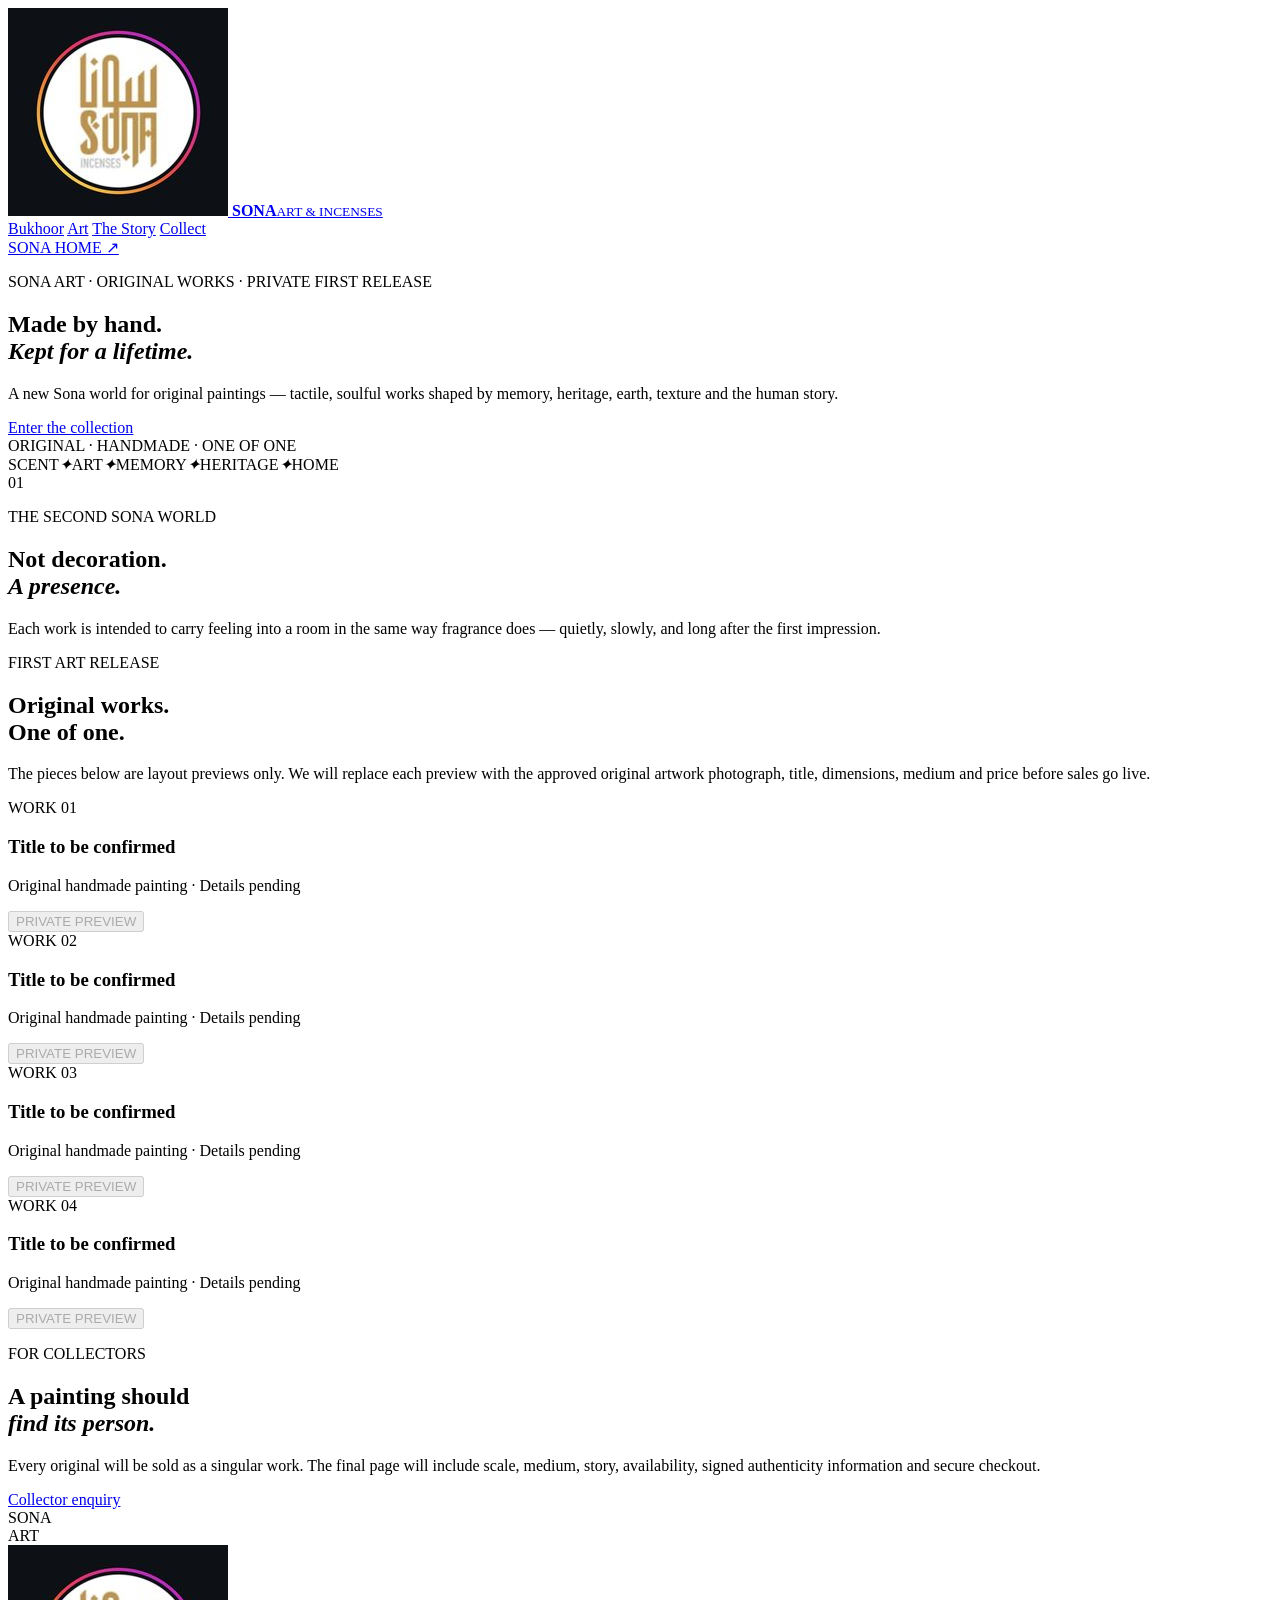
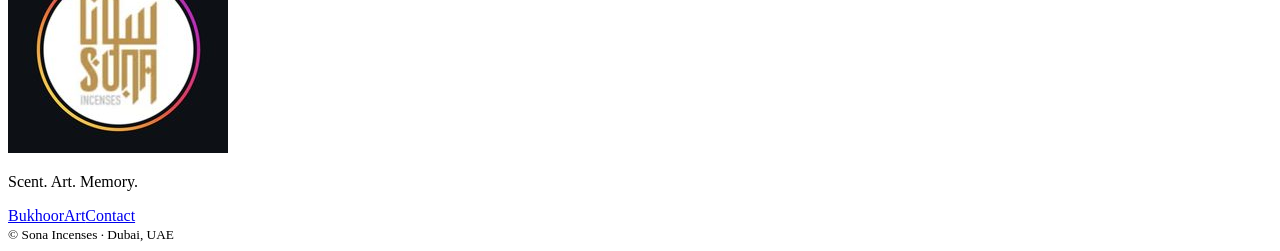
==== art/index.html @ f47196a8 "Launch Sona Art gallery experience" ====
<!doctype html>
<html lang="en" dir="ltr">
<head>
  <meta charset="utf-8">
  <meta name="viewport" content="width=device-width,initial-scale=1">
  <meta name="theme-color" content="#15100c">
  <meta name="description" content="Sona Art — original handmade paintings, texture, heritage and story.">
  <title>Sona Art | Original Handmade Works</title>
  <link rel="preconnect" href="https://fonts.googleapis.com">
  <link rel="preconnect" href="https://fonts.gstatic.com" crossorigin>
  <link href="https://fonts.googleapis.com/css2?family=Cormorant+Garamond:ital,wght@0,500;0,600;1,500&family=DM+Sans:wght@400;500;600&display=swap" rel="stylesheet">
  <link rel="stylesheet" href="styles.css">
</head>
<body>
  <div class="progress" id="progress"></div>
  <header class="art-header" id="top">
    <a href="/" class="brand">
      <img src="../assets/sona-logo.jpg" alt="Sona Incenses">
      <span><b>SONA</b><small>ART & INCENSES</small></span>
    </a>
    <nav>
      <a href="/">Bukhoor</a>
      <a href="#collection">Art</a>
      <a href="#story">The Story</a>
      <a href="#collect">Collect</a>
    </nav>
    <a class="back-shop" href="/">SONA HOME ↗</a>
  </header>

  <main>
    <section class="art-hero-scene" id="heroScene">
      <div class="art-hero sticky">
        <div class="hero-copy">
          <p class="eyebrow">SONA ART · ORIGINAL WORKS · PRIVATE FIRST RELEASE</p>
          <h1>Made by hand.<br><em>Kept for a lifetime.</em></h1>
          <p class="lede">A new Sona world for original paintings — tactile, soulful works shaped by memory, heritage, earth, texture and the human story.</p>
          <a class="cta" href="#collection">Enter the collection</a>
        </div>
        <div class="hero-canvas" aria-hidden="true">
          <div class="paint-orbit o1"></div><div class="paint-orbit o2"></div>
          <div class="canvas-frame">
            <div class="artwork artwork-hero">
              <i class="sun"></i><i class="figure"></i><i class="root r1"></i><i class="root r2"></i><i class="root r3"></i>
            </div>
          </div>
          <span class="canvas-caption">ORIGINAL · HANDMADE · ONE OF ONE</span>
        </div>
      </div>
    </section>

    <section class="bridge">
      <span>SCENT</span><i>✦</i><span>ART</span><i>✦</i><span>MEMORY</span><i>✦</i><span>HERITAGE</span><i>✦</i><span>HOME</span>
    </section>

    <section class="art-intro-scene" id="story">
      <div class="art-intro sticky">
        <div class="intro-number">01</div>
        <div class="intro-copy">
          <p class="eyebrow">THE SECOND SONA WORLD</p>
          <h2>Not decoration.<br><em>A presence.</em></h2>
          <p>Each work is intended to carry feeling into a room in the same way fragrance does — quietly, slowly, and long after the first impression.</p>
        </div>
        <div class="texture-disc"></div>
      </div>
    </section>

    <section class="collection" id="collection">
      <div class="collection-head">
        <div><p class="eyebrow">FIRST ART RELEASE</p><h2>Original works.<br>One of one.</h2></div>
        <p>The pieces below are layout previews only. We will replace each preview with the approved original artwork photograph, title, dimensions, medium and price before sales go live.</p>
      </div>
      <div class="gallery">
        <article class="work-card">
          <div class="work-frame"><div class="artwork a1"><i></i><b></b><span></span></div></div>
          <div class="work-meta"><span>WORK 01</span><h3>Title to be confirmed</h3><p>Original handmade painting · Details pending</p><button disabled>PRIVATE PREVIEW</button></div>
        </article>
        <article class="work-card">
          <div class="work-frame"><div class="artwork a2"><i></i><b></b><span></span></div></div>
          <div class="work-meta"><span>WORK 02</span><h3>Title to be confirmed</h3><p>Original handmade painting · Details pending</p><button disabled>PRIVATE PREVIEW</button></div>
        </article>
        <article class="work-card">
          <div class="work-frame"><div class="artwork a3"><i></i><b></b><span></span></div></div>
          <div class="work-meta"><span>WORK 03</span><h3>Title to be confirmed</h3><p>Original handmade painting · Details pending</p><button disabled>PRIVATE PREVIEW</button></div>
        </article>
        <article class="work-card">
          <div class="work-frame"><div class="artwork a4"><i></i><b></b><span></span></div></div>
          <div class="work-meta"><span>WORK 04</span><h3>Title to be confirmed</h3><p>Original handmade painting · Details pending</p><button disabled>PRIVATE PREVIEW</button></div>
        </article>
      </div>
    </section>

    <section class="collector-scene" id="collect">
      <div class="collector sticky">
        <div class="collector-panel">
          <p class="eyebrow">FOR COLLECTORS</p>
          <h2>A painting should<br><em>find its person.</em></h2>
          <p>Every original will be sold as a singular work. The final page will include scale, medium, story, availability, signed authenticity information and secure checkout.</p>
          <a href="mailto:hello@sonaincenses.com?subject=Sona%20Art%20Collector%20Enquiry" class="cta dark">Collector enquiry</a>
        </div>
        <div class="gold-field"><span>SONA<br>ART</span></div>
      </div>
    </section>
  </main>

  <footer>
    <div><img src="../assets/sona-logo.jpg" alt="Sona"><p>Scent. Art. Memory.</p></div>
    <nav><a href="/">Bukhoor</a><a href="#collection">Art</a><a href="mailto:hello@sonaincenses.com">Contact</a></nav>
    <small>© <span id="year"></span> Sona Incenses · Dubai, UAE</small>
  </footer>
  <script src="app.js"></script>
</body>
</html>
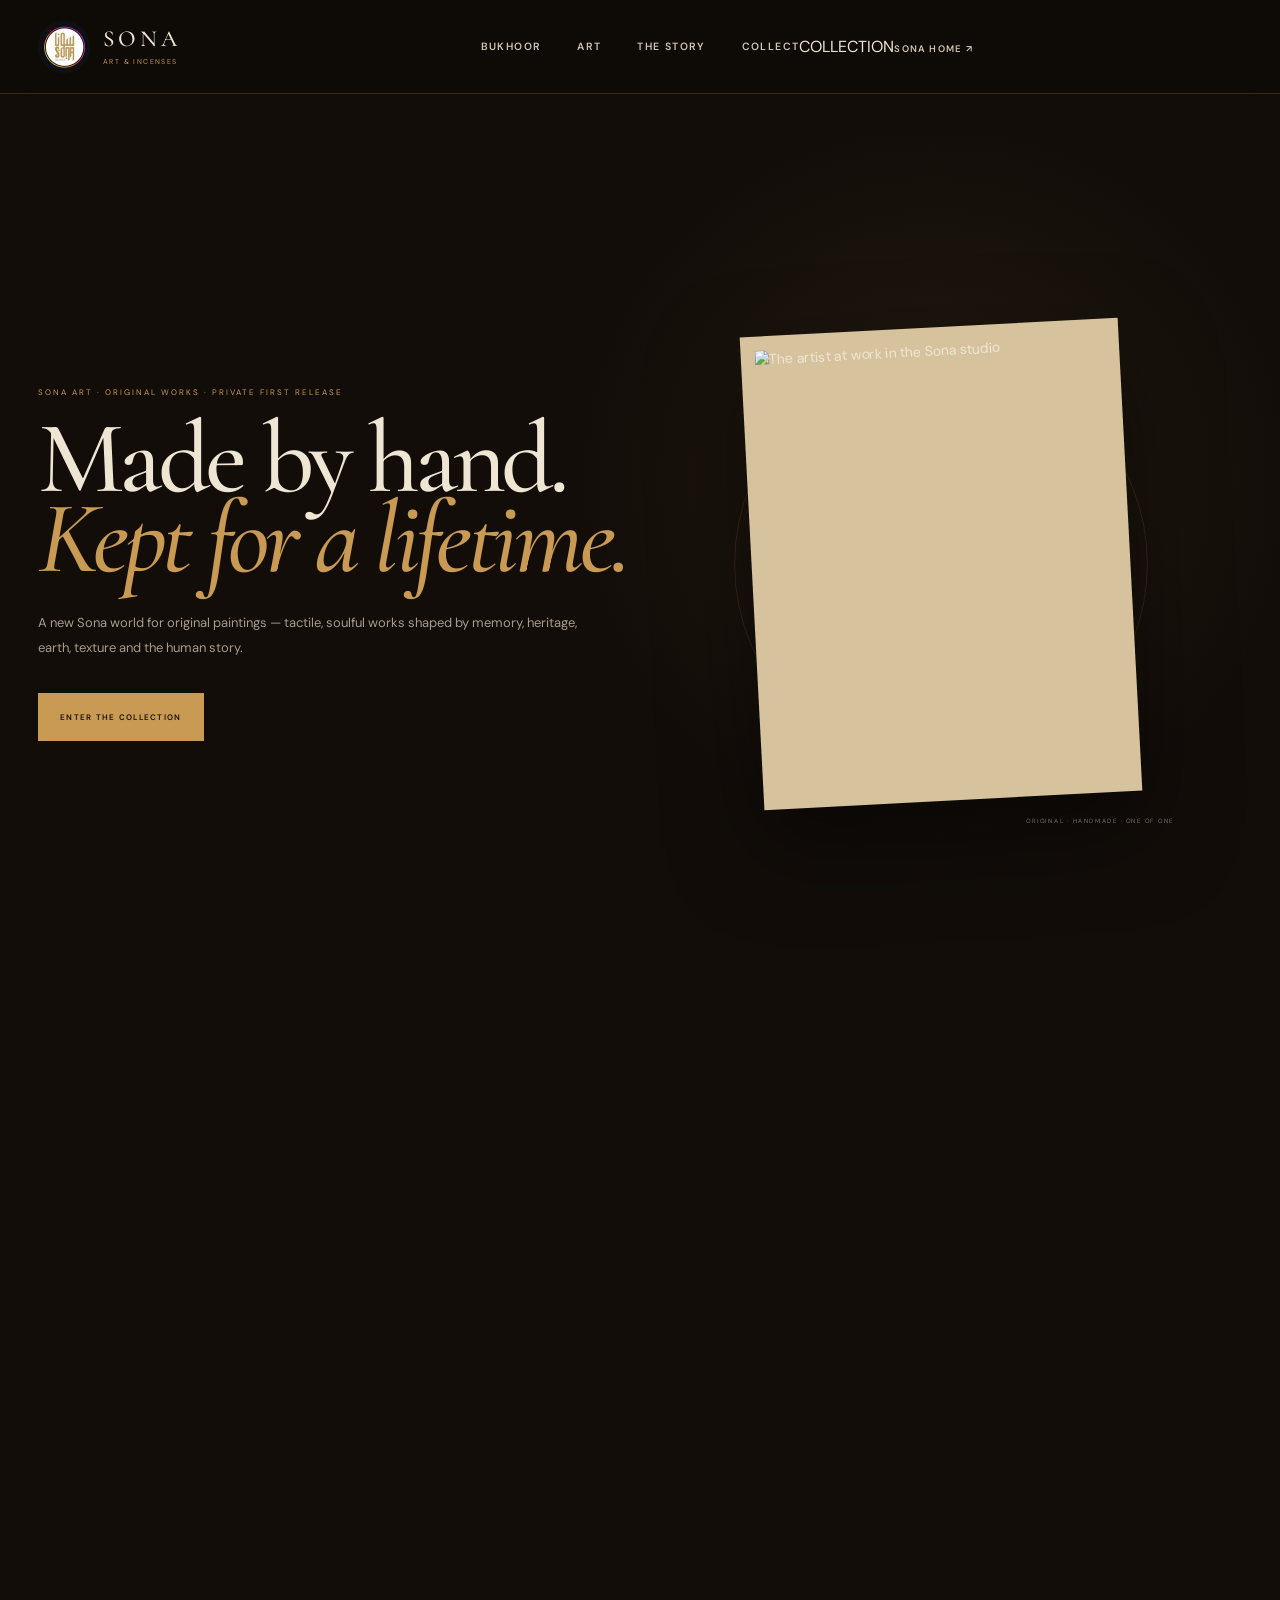
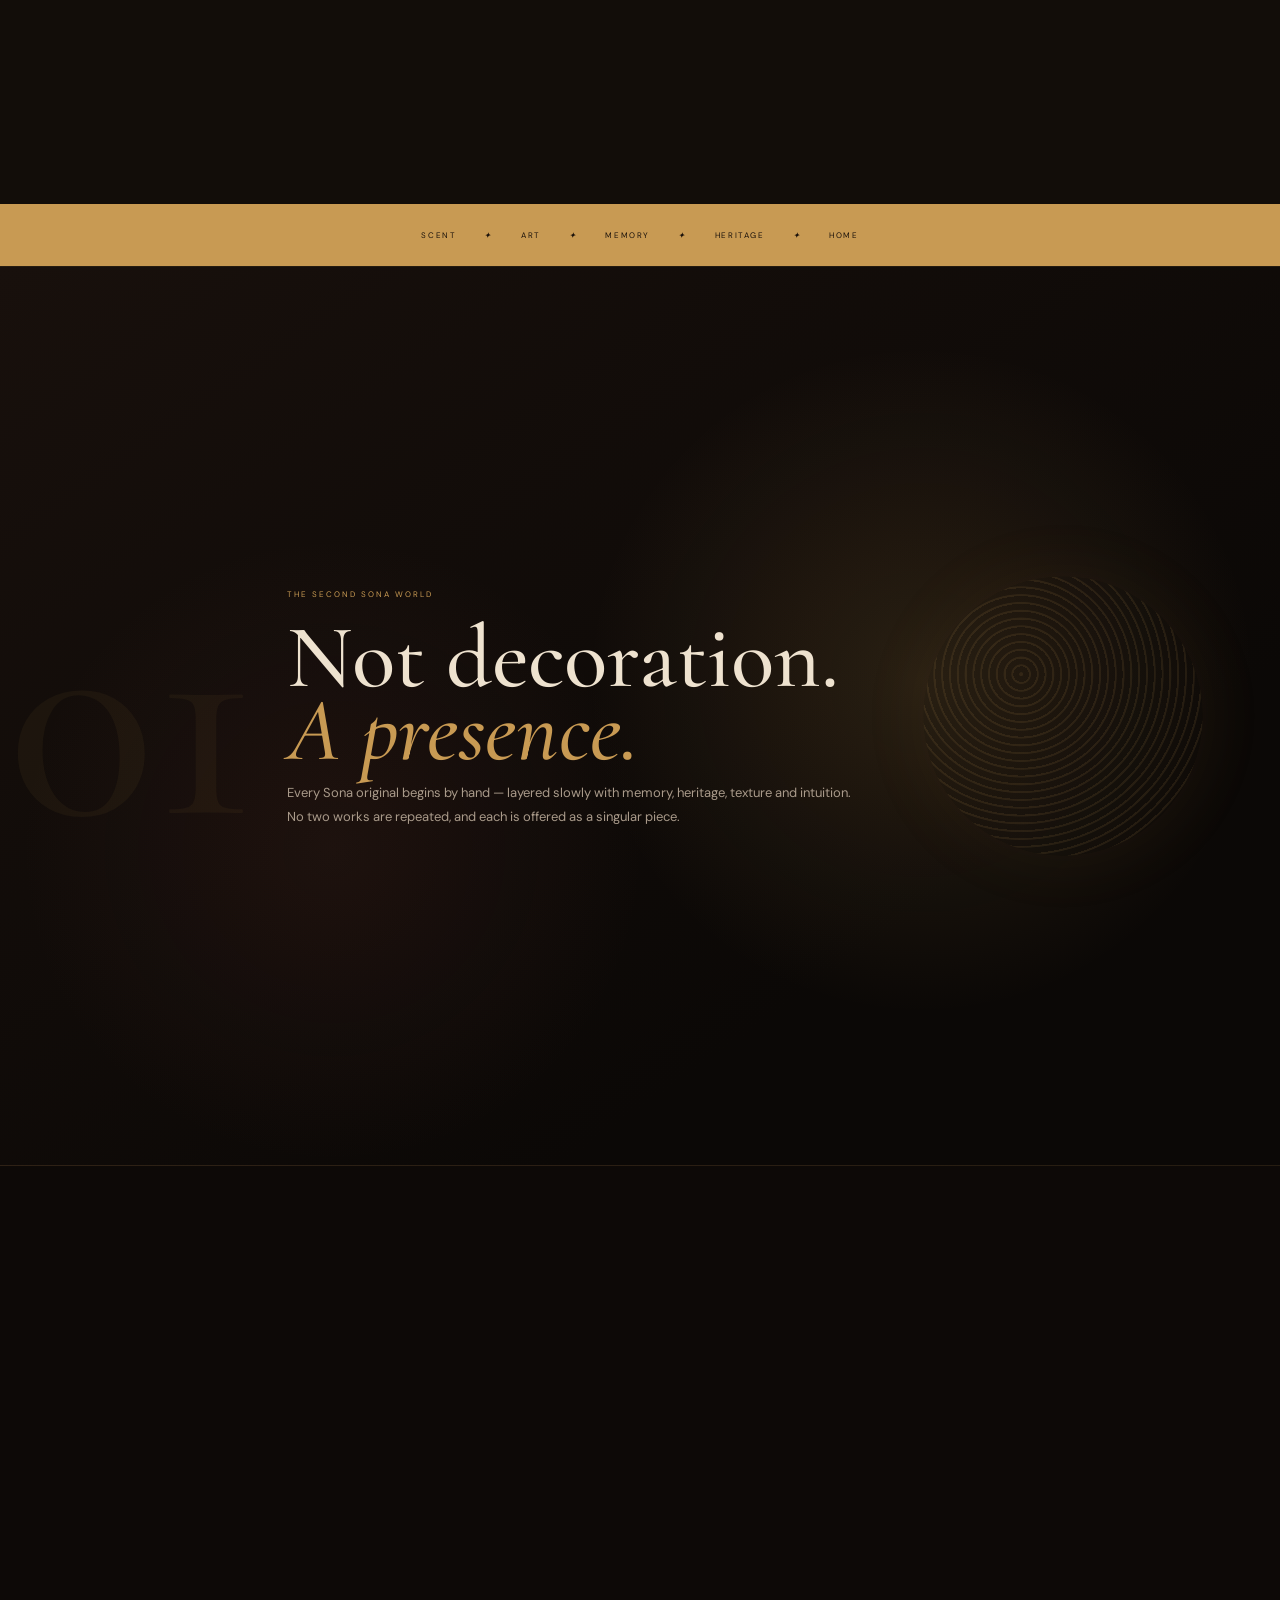
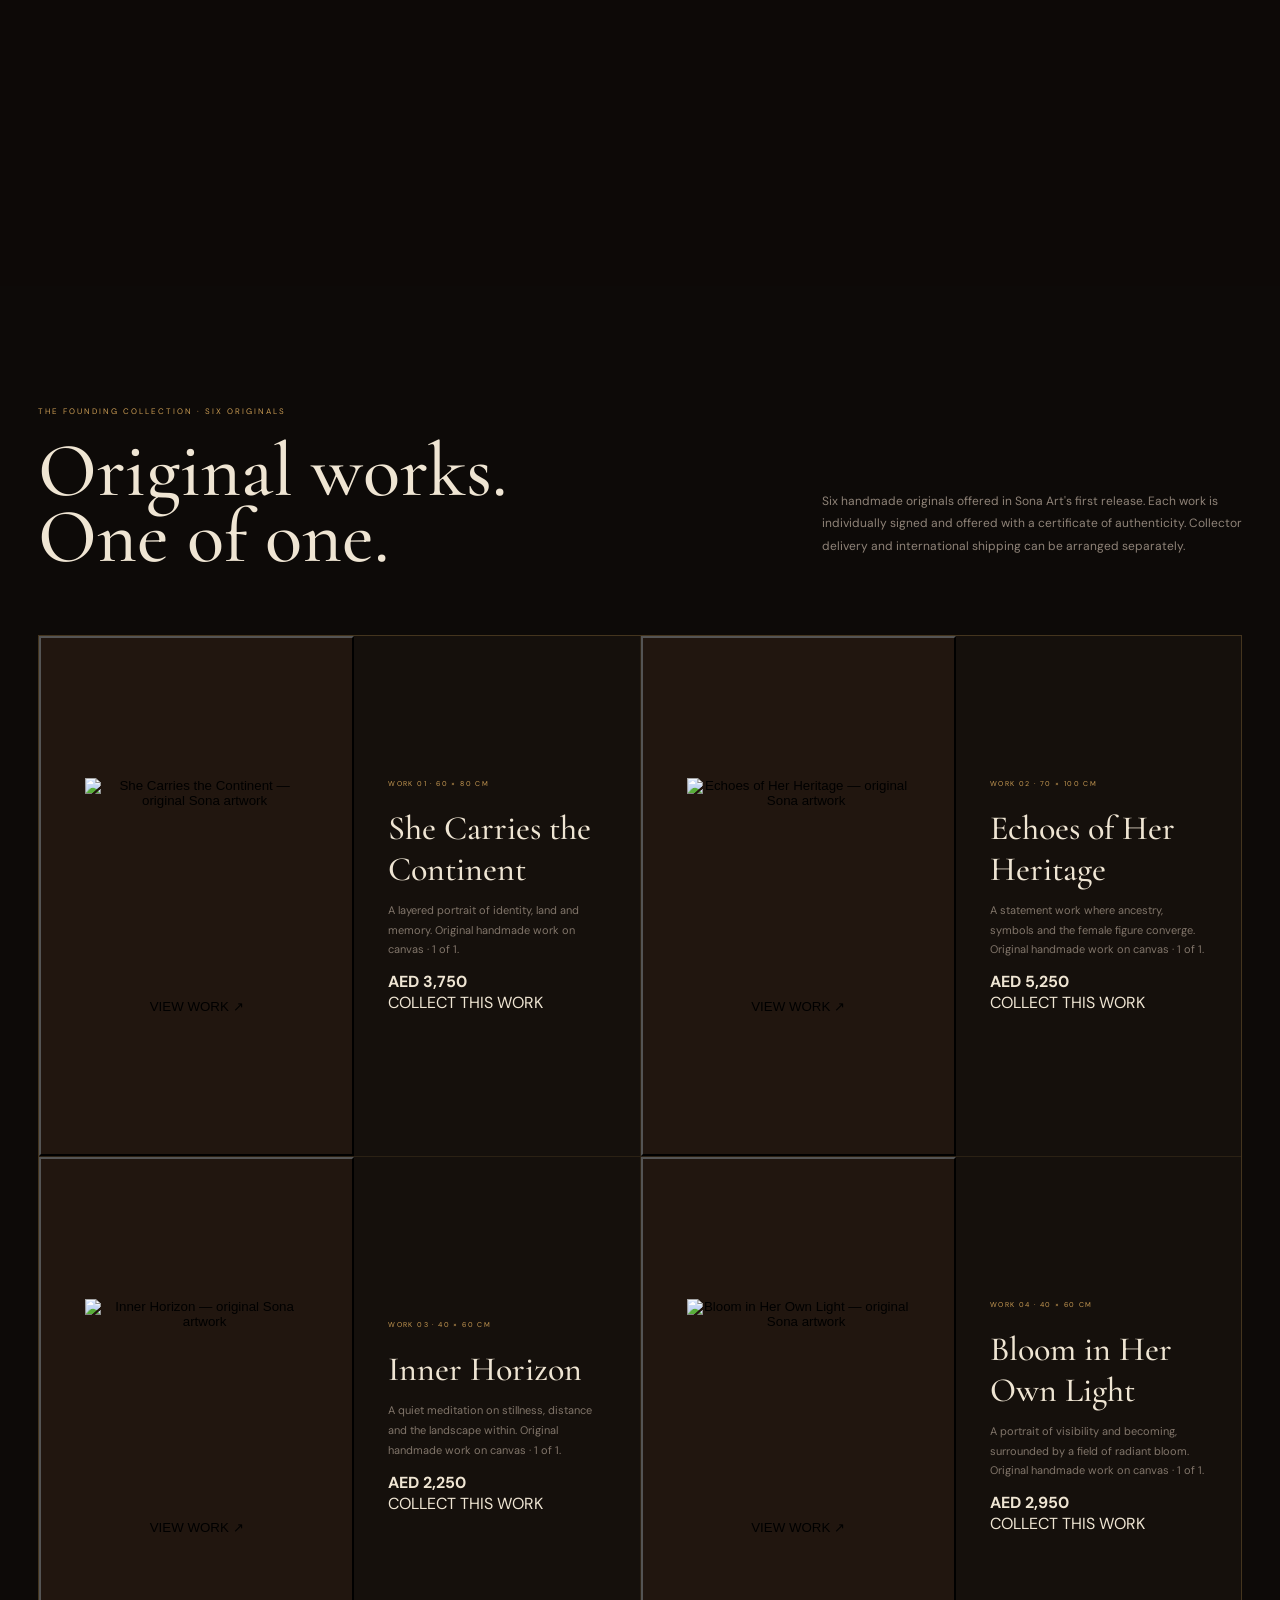
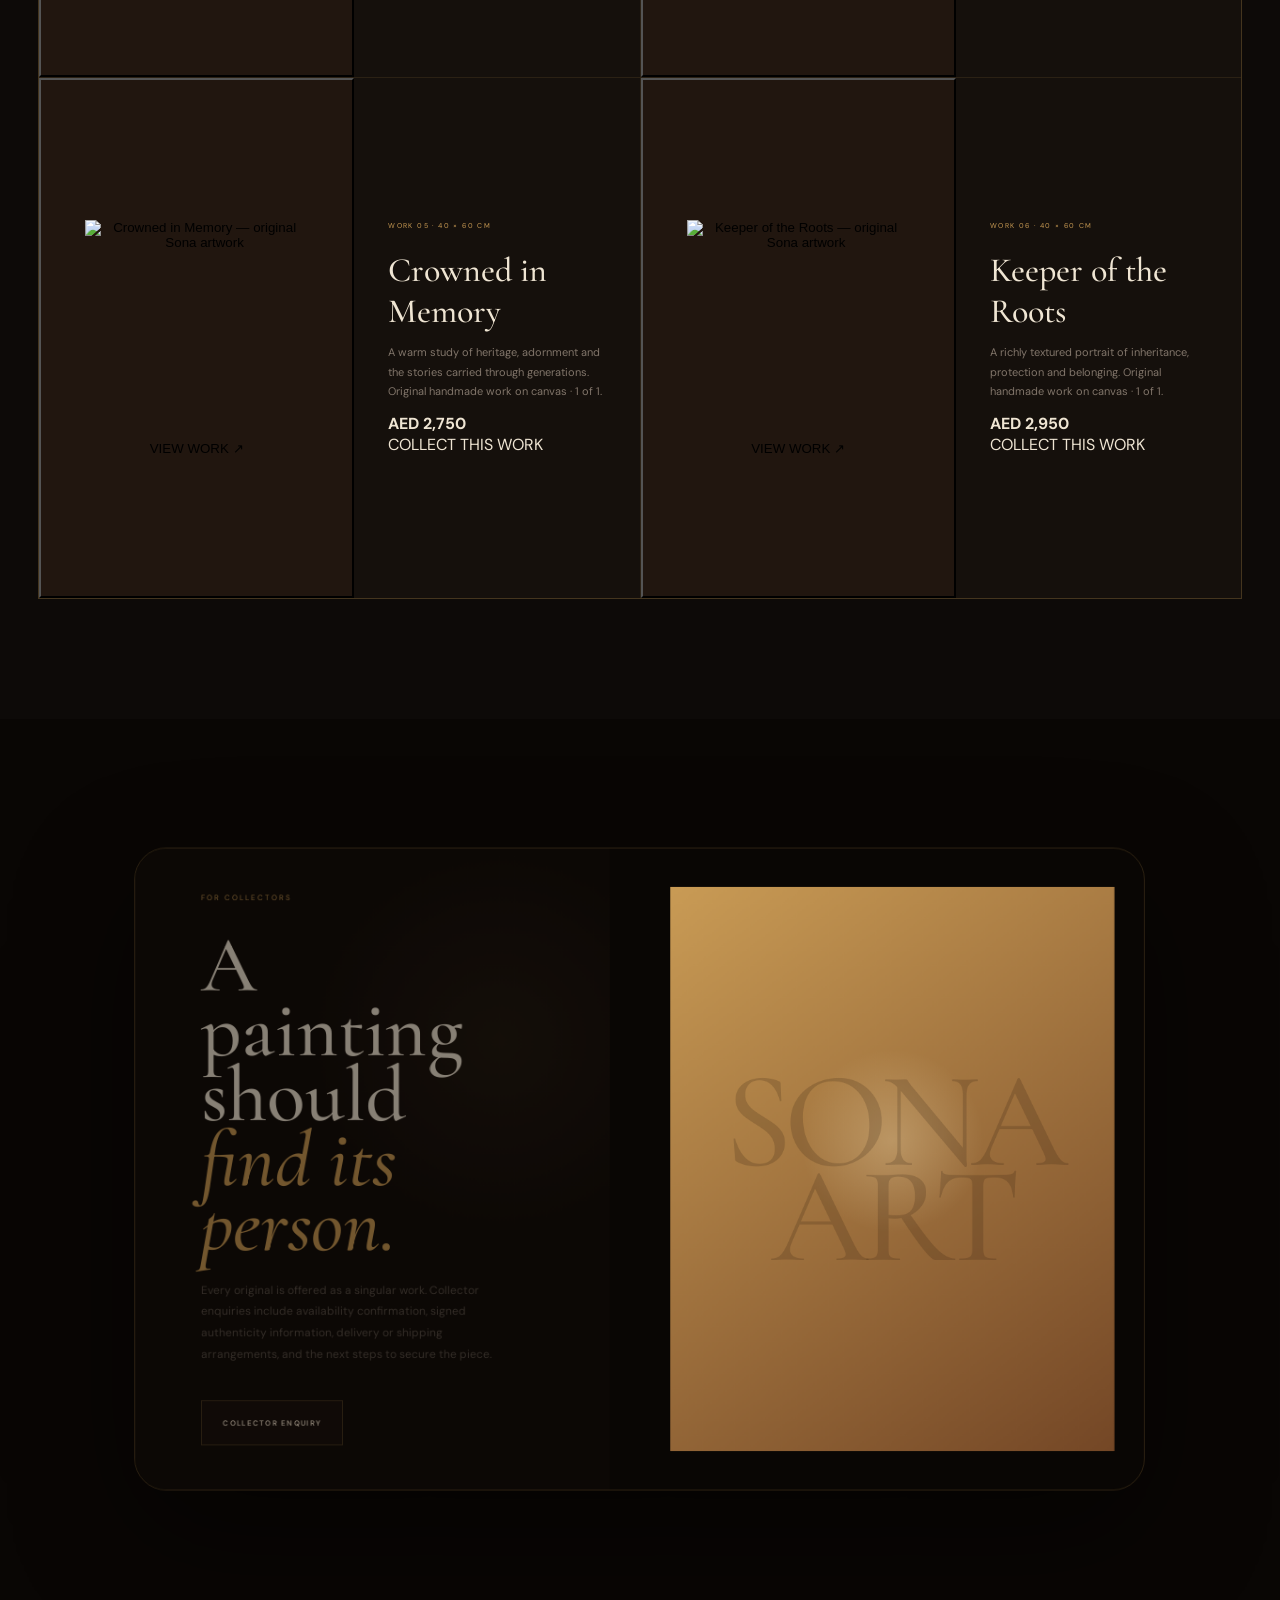
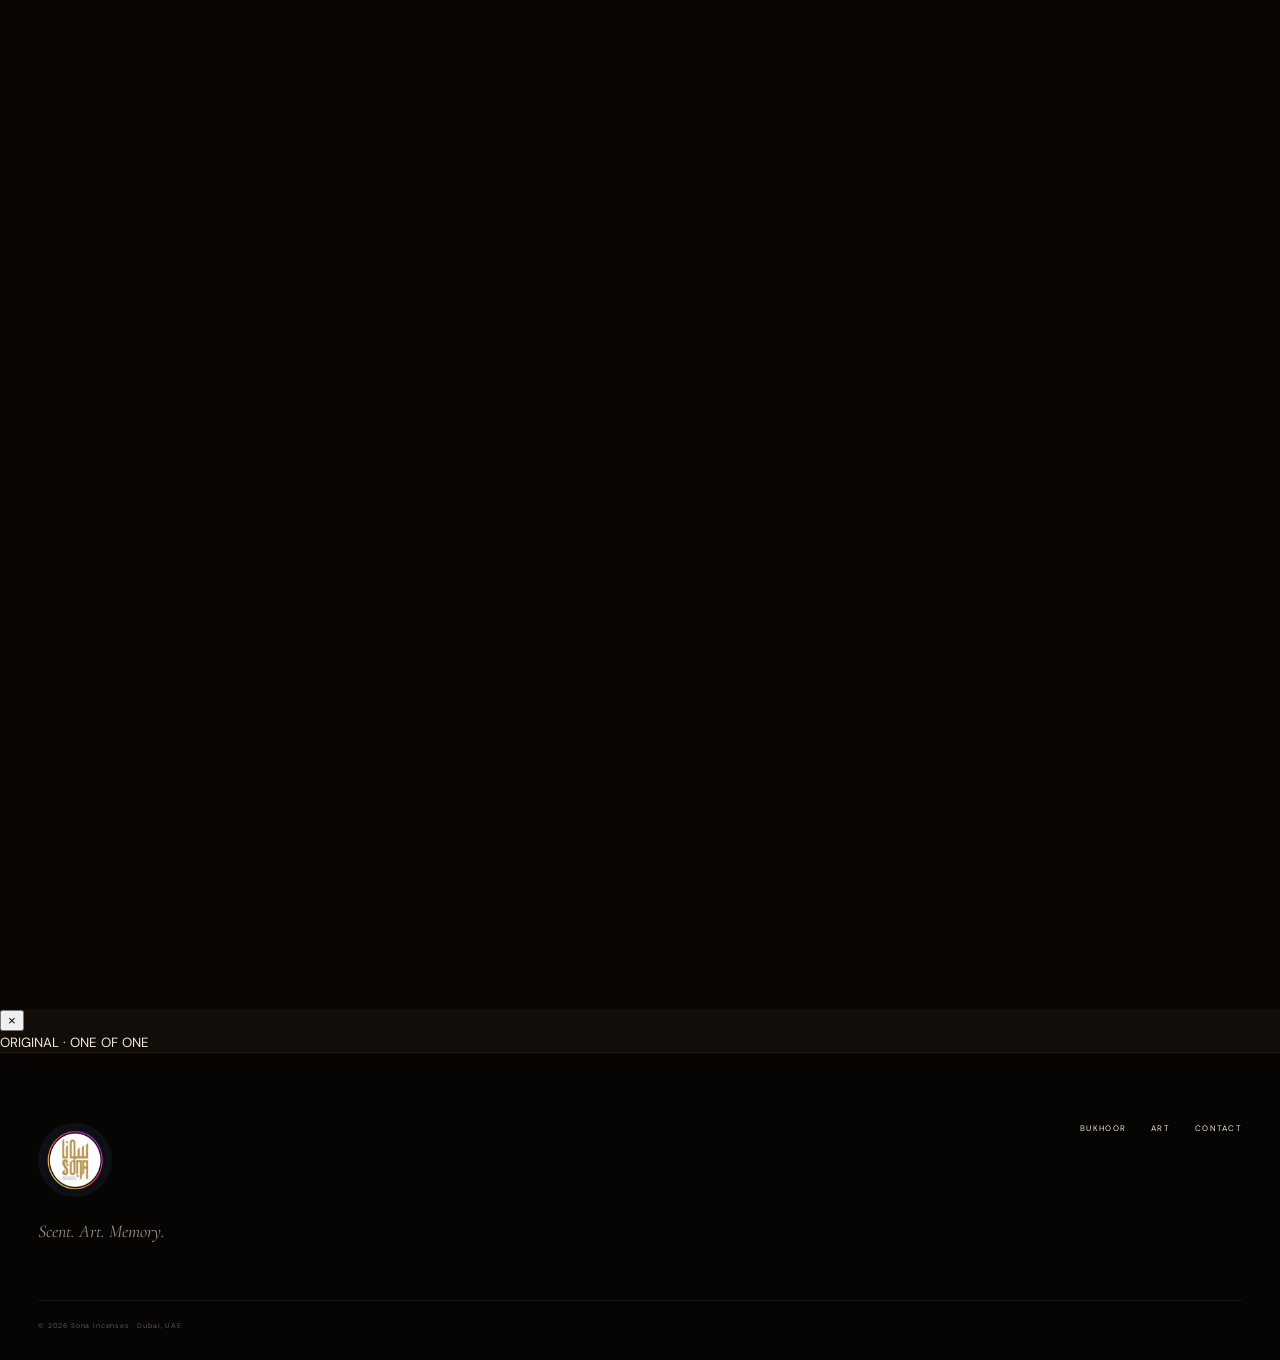
==== commit 7d8099f1: "Launch Sona Art Founding Collection" ====
--- a/art/index.html
+++ b/art/index.html
@@ -24,7 +24,7 @@
       <a href="#story">The Story</a>
       <a href="#collect">Collect</a>
     </nav>
-    <a class="back-shop" href="/">SONA HOME ↗</a>
+    <div class="art-header-actions"><a class="mobile-collection-link" href="#collection">COLLECTION</a><a class="back-shop" href="/">SONA HOME ↗</a></div>
   </header>
 
   <main>
@@ -36,12 +36,10 @@
           <p class="lede">A new Sona world for original paintings — tactile, soulful works shaped by memory, heritage, earth, texture and the human story.</p>
           <a class="cta" href="#collection">Enter the collection</a>
         </div>
-        <div class="hero-canvas" aria-hidden="true">
+        <div class="hero-canvas">
           <div class="paint-orbit o1"></div><div class="paint-orbit o2"></div>
-          <div class="canvas-frame">
-            <div class="artwork artwork-hero">
-              <i class="sun"></i><i class="figure"></i><i class="root r1"></i><i class="root r2"></i><i class="root r3"></i>
-            </div>
+          <div class="canvas-frame real-artist-frame">
+            <img src="../assets/art/artist-at-work.webp" alt="The artist at work in the Sona studio" class="artist-hero-photo">
           </div>
           <span class="canvas-caption">ORIGINAL · HANDMADE · ONE OF ONE</span>
         </div>
@@ -58,7 +56,7 @@
         <div class="intro-copy">
           <p class="eyebrow">THE SECOND SONA WORLD</p>
           <h2>Not decoration.<br><em>A presence.</em></h2>
-          <p>Each work is intended to carry feeling into a room in the same way fragrance does — quietly, slowly, and long after the first impression.</p>
+          <p>Every Sona original begins by hand — layered slowly with memory, heritage, texture and intuition. No two works are repeated, and each is offered as a singular piece.</p>
         </div>
         <div class="texture-disc"></div>
       </div>
@@ -66,25 +64,96 @@
 
     <section class="collection" id="collection">
       <div class="collection-head">
-        <div><p class="eyebrow">FIRST ART RELEASE</p><h2>Original works.<br>One of one.</h2></div>
-        <p>The pieces below are layout previews only. We will replace each preview with the approved original artwork photograph, title, dimensions, medium and price before sales go live.</p>
+        <div>
+          <p class="eyebrow">THE FOUNDING COLLECTION · SIX ORIGINALS</p>
+          <h2>Original works.<br>One of one.</h2>
+        </div>
+        <p>Six handmade originals offered in Sona Art's first release. Each work is individually signed and offered with a certificate of authenticity. Collector delivery and international shipping can be arranged separately.</p>
       </div>
-      <div class="gallery">
+
+      <div class="gallery founding-gallery">
         <article class="work-card">
-          <div class="work-frame"><div class="artwork a1"><i></i><b></b><span></span></div></div>
-          <div class="work-meta"><span>WORK 01</span><h3>Title to be confirmed</h3><p>Original handmade painting · Details pending</p><button disabled>PRIVATE PREVIEW</button></div>
+          <button class="work-frame art-lightbox-trigger" type="button" data-art="../assets/art/work-01-she-carries-the-continent.webp" data-title="She Carries the Continent">
+            <img src="../assets/art/work-01-she-carries-the-continent.webp" alt="She Carries the Continent — original Sona artwork" loading="lazy">
+            <span class="view-art">VIEW WORK ↗</span>
+          </button>
+          <div class="work-meta">
+            <span>WORK 01 · 60 × 80 CM</span>
+            <h3>She Carries the Continent</h3>
+            <p>A layered portrait of identity, land and memory. Original handmade work on canvas · 1 of 1.</p>
+            <strong class="art-price">AED 3,750</strong>
+            <a class="collect-work" href="mailto:hello@sonaincenses.com?subject=Collector%20Enquiry%20-%20She%20Carries%20the%20Continent">COLLECT THIS WORK</a>
+          </div>
         </article>
+
         <article class="work-card">
-          <div class="work-frame"><div class="artwork a2"><i></i><b></b><span></span></div></div>
-          <div class="work-meta"><span>WORK 02</span><h3>Title to be confirmed</h3><p>Original handmade painting · Details pending</p><button disabled>PRIVATE PREVIEW</button></div>
+          <button class="work-frame art-lightbox-trigger" type="button" data-art="../assets/art/work-02-echoes-of-her-heritage.webp" data-title="Echoes of Her Heritage">
+            <img src="../assets/art/work-02-echoes-of-her-heritage.webp" alt="Echoes of Her Heritage — original Sona artwork" loading="lazy">
+            <span class="view-art">VIEW WORK ↗</span>
+          </button>
+          <div class="work-meta">
+            <span>WORK 02 · 70 × 100 CM</span>
+            <h3>Echoes of Her Heritage</h3>
+            <p>A statement work where ancestry, symbols and the female figure converge. Original handmade work on canvas · 1 of 1.</p>
+            <strong class="art-price">AED 5,250</strong>
+            <a class="collect-work" href="mailto:hello@sonaincenses.com?subject=Collector%20Enquiry%20-%20Echoes%20of%20Her%20Heritage">COLLECT THIS WORK</a>
+          </div>
         </article>
+
         <article class="work-card">
-          <div class="work-frame"><div class="artwork a3"><i></i><b></b><span></span></div></div>
-          <div class="work-meta"><span>WORK 03</span><h3>Title to be confirmed</h3><p>Original handmade painting · Details pending</p><button disabled>PRIVATE PREVIEW</button></div>
+          <button class="work-frame art-lightbox-trigger" type="button" data-art="../assets/art/work-03-inner-horizon.webp" data-title="Inner Horizon">
+            <img src="../assets/art/work-03-inner-horizon.webp" alt="Inner Horizon — original Sona artwork" loading="lazy">
+            <span class="view-art">VIEW WORK ↗</span>
+          </button>
+          <div class="work-meta">
+            <span>WORK 03 · 40 × 60 CM</span>
+            <h3>Inner Horizon</h3>
+            <p>A quiet meditation on stillness, distance and the landscape within. Original handmade work on canvas · 1 of 1.</p>
+            <strong class="art-price">AED 2,250</strong>
+            <a class="collect-work" href="mailto:hello@sonaincenses.com?subject=Collector%20Enquiry%20-%20Inner%20Horizon">COLLECT THIS WORK</a>
+          </div>
         </article>
+
         <article class="work-card">
-          <div class="work-frame"><div class="artwork a4"><i></i><b></b><span></span></div></div>
-          <div class="work-meta"><span>WORK 04</span><h3>Title to be confirmed</h3><p>Original handmade painting · Details pending</p><button disabled>PRIVATE PREVIEW</button></div>
+          <button class="work-frame art-lightbox-trigger" type="button" data-art="../assets/art/work-04-bloom-in-her-own-light.webp" data-title="Bloom in Her Own Light">
+            <img src="../assets/art/work-04-bloom-in-her-own-light.webp" alt="Bloom in Her Own Light — original Sona artwork" loading="lazy">
+            <span class="view-art">VIEW WORK ↗</span>
+          </button>
+          <div class="work-meta">
+            <span>WORK 04 · 40 × 60 CM</span>
+            <h3>Bloom in Her Own Light</h3>
+            <p>A portrait of visibility and becoming, surrounded by a field of radiant bloom. Original handmade work on canvas · 1 of 1.</p>
+            <strong class="art-price">AED 2,950</strong>
+            <a class="collect-work" href="mailto:hello@sonaincenses.com?subject=Collector%20Enquiry%20-%20Bloom%20in%20Her%20Own%20Light">COLLECT THIS WORK</a>
+          </div>
+        </article>
+
+        <article class="work-card">
+          <button class="work-frame art-lightbox-trigger" type="button" data-art="../assets/art/work-05-crowned-in-memory.webp" data-title="Crowned in Memory">
+            <img src="../assets/art/work-05-crowned-in-memory.webp" alt="Crowned in Memory — original Sona artwork" loading="lazy">
+            <span class="view-art">VIEW WORK ↗</span>
+          </button>
+          <div class="work-meta">
+            <span>WORK 05 · 40 × 60 CM</span>
+            <h3>Crowned in Memory</h3>
+            <p>A warm study of heritage, adornment and the stories carried through generations. Original handmade work on canvas · 1 of 1.</p>
+            <strong class="art-price">AED 2,750</strong>
+            <a class="collect-work" href="mailto:hello@sonaincenses.com?subject=Collector%20Enquiry%20-%20Crowned%20in%20Memory">COLLECT THIS WORK</a>
+          </div>
+        </article>
+
+        <article class="work-card">
+          <button class="work-frame art-lightbox-trigger" type="button" data-art="../assets/art/work-06-keeper-of-the-roots.webp" data-title="Keeper of the Roots">
+            <img src="../assets/art/work-06-keeper-of-the-roots.webp" alt="Keeper of the Roots — original Sona artwork" loading="lazy">
+            <span class="view-art">VIEW WORK ↗</span>
+          </button>
+          <div class="work-meta">
+            <span>WORK 06 · 40 × 60 CM</span>
+            <h3>Keeper of the Roots</h3>
+            <p>A richly textured portrait of inheritance, protection and belonging. Original handmade work on canvas · 1 of 1.</p>
+            <strong class="art-price">AED 2,950</strong>
+            <a class="collect-work" href="mailto:hello@sonaincenses.com?subject=Collector%20Enquiry%20-%20Keeper%20of%20the%20Roots">COLLECT THIS WORK</a>
+          </div>
         </article>
       </div>
     </section>
@@ -94,13 +163,19 @@
         <div class="collector-panel">
           <p class="eyebrow">FOR COLLECTORS</p>
           <h2>A painting should<br><em>find its person.</em></h2>
-          <p>Every original will be sold as a singular work. The final page will include scale, medium, story, availability, signed authenticity information and secure checkout.</p>
+          <p>Every original is offered as a singular work. Collector enquiries include availability confirmation, signed authenticity information, delivery or shipping arrangements, and the next steps to secure the piece.</p>
           <a href="mailto:hello@sonaincenses.com?subject=Sona%20Art%20Collector%20Enquiry" class="cta dark">Collector enquiry</a>
         </div>
         <div class="gold-field"><span>SONA<br>ART</span></div>
       </div>
     </section>
   </main>
+
+  <div class="art-lightbox" id="artLightbox" aria-hidden="true">
+    <button class="lightbox-close" id="lightboxClose" type="button" aria-label="Close artwork">×</button>
+    <img id="lightboxImage" alt="">
+    <div class="lightbox-caption"><span id="lightboxTitle"></span><small>ORIGINAL · ONE OF ONE</small></div>
+  </div>
 
   <footer>
     <div><img src="../assets/sona-logo.jpg" alt="Sona"><p>Scent. Art. Memory.</p></div>
--- a/art/styles.css
+++ b/art/styles.css
@@ -0,0 +1,104 @@
+:root{--ink:#120d09;--ink2:#1b130e;--paper:#efe5d3;--gold:#c89a53;--clay:#a85b39;--rose:#8e493f;--sand:#d8c4a2;--muted:#958779;--serif:"Cormorant Garamond",Georgia,serif;--sans:"DM Sans",sans-serif;--max:1440px}
+*{box-sizing:border-box}html{scroll-behavior:smooth;background:var(--ink)}body{margin:0;background:var(--ink);color:var(--paper);font-family:var(--sans);overflow-x:hidden}a{color:inherit;text-decoration:none}.progress{position:fixed;left:0;top:0;width:0;height:2px;background:linear-gradient(90deg,var(--clay),var(--gold));z-index:300}
+.art-header{height:88px;position:sticky;top:0;z-index:100;display:grid;grid-template-columns:1fr auto 1fr;align-items:center;max-width:var(--max);margin:auto;padding:0 38px;border-bottom:1px solid rgba(200,154,83,.16);background:rgba(18,13,9,.82);backdrop-filter:blur(18px)}
+.brand{display:flex;align-items:center;gap:13px}.brand img{width:52px;height:52px;border-radius:50%;object-fit:cover}.brand span{display:flex;flex-direction:column}.brand b{font:500 23px/1 var(--serif);letter-spacing:.18em}.brand small{font-size:7px;letter-spacing:.2em;color:var(--gold);margin-top:6px}.art-header nav{display:flex;gap:30px;font-size:8px;letter-spacing:.17em;text-transform:uppercase}.back-shop{justify-self:end;font-size:8px;letter-spacing:.16em;color:#b9ab9c}
+.sticky{position:sticky;top:0;height:100vh;overflow:hidden}.art-hero-scene{height:190vh}.art-hero{display:grid;grid-template-columns:1fr 1fr;align-items:center;max-width:var(--max);margin:auto;padding:90px 38px 50px;background:radial-gradient(circle at 73% 43%,rgba(200,154,83,.1),transparent 34%),var(--ink)}
+.eyebrow{font-size:8px;letter-spacing:.25em;color:var(--gold);text-transform:uppercase;margin:0 0 22px}.hero-copy{z-index:2;transform:translateY(calc(var(--hp,0)*-36px));opacity:calc(1 - var(--hp,0)*.8)}h1,h2,h3{font-family:var(--serif);font-weight:500;margin:0}h1{font-size:clamp(72px,8vw,126px);line-height:.78;letter-spacing:-.045em}h1 em,h2 em{display:block;color:var(--gold);font-weight:500}.lede{max-width:570px;color:#a89a8b;line-height:1.9;font-size:13px;margin:32px 0}.cta{display:inline-flex;min-height:48px;align-items:center;padding:0 22px;background:var(--gold);color:#1b120b;font-size:8px;letter-spacing:.16em;text-transform:uppercase;font-weight:600}.hero-canvas{height:70vh;position:relative;display:grid;place-items:center;transform:scale(calc(.88 + var(--hp,0)*.18)) translateY(calc(var(--hp,0)*-12px))}
+.canvas-frame{width:min(430px,72%);aspect-ratio:4/5;padding:16px;background:#d6c39d;box-shadow:0 40px 100px rgba(0,0,0,.5);transform:rotate(calc(-3deg + var(--hp,0)*3deg))}.artwork{width:100%;height:100%;position:relative;overflow:hidden}.artwork-hero{background:radial-gradient(circle at 58% 26%,#efa83e 0 13%,#c86040 14% 26%,#70929c 27% 40%,#173b3d 41% 100%)}.sun{position:absolute;width:46%;height:46%;border-radius:50%;left:28%;top:8%;box-shadow:0 0 0 22px rgba(247,194,83,.22),0 0 0 45px rgba(173,76,49,.22)}.figure{position:absolute;width:15%;height:33%;border-radius:48% 48% 15% 15%;background:#4d1f25;bottom:10%;left:44%}.root{position:absolute;width:52%;height:2px;background:#deb56a;bottom:11%;left:28%;transform-origin:left}.r1{transform:rotate(22deg)}.r2{transform:rotate(-19deg)}.r3{transform:rotate(3deg)}.paint-orbit{position:absolute;border:1px solid rgba(200,154,83,.18);border-radius:50%}.o1{width:62%;aspect-ratio:1}.o2{width:78%;aspect-ratio:1}.canvas-caption{position:absolute;right:6%;bottom:3%;font-size:7px;letter-spacing:.2em;color:#7b6e62}
+.bridge{height:62px;background:var(--gold);color:#1b120b;display:flex;justify-content:center;gap:28px;align-items:center;font-size:8px;letter-spacing:.2em;text-transform:uppercase;overflow:hidden}
+.art-intro-scene{height:180vh}.art-intro{display:grid;grid-template-columns:.55fr 1.35fr .8fr;align-items:center;padding:0 max(38px,calc((100vw - var(--max))/2 + 38px));background:linear-gradient(135deg,#eee3d0,#d9c29e);color:#21160f}.intro-number{font:500 clamp(200px,24vw,430px)/.7 var(--serif);color:rgba(102,66,39,.08);transform:translateX(calc(-30px + var(--ip,0)*30px))}.intro-copy{transform:translateY(calc(35px - var(--ip,0)*35px));opacity:calc(.5 + var(--ip,0)*.5)}.intro-copy .eyebrow{color:#8a5d2f}.intro-copy h2{font-size:clamp(62px,7vw,110px);line-height:.82}.intro-copy p:last-child{max-width:580px;color:#6f6154;line-height:1.9;font-size:13px}.texture-disc{width:28vw;aspect-ratio:1;border-radius:50%;background:repeating-radial-gradient(circle at 35% 35%,rgba(80,45,27,.1) 0 2px,transparent 3px 10px);transform:scale(calc(.78 + var(--ip,0)*.28))}
+.collection{padding:120px max(38px,calc((100vw - var(--max))/2 + 38px));background:#0d0a08}.collection-head{display:grid;grid-template-columns:1fr 420px;gap:80px;align-items:end;margin-bottom:65px}.collection-head h2{font-size:clamp(60px,6vw,92px);line-height:.86}.collection-head>p{color:#8f8378;line-height:1.9;font-size:12px}.gallery{display:grid;grid-template-columns:1fr 1fr;gap:1px;background:rgba(200,154,83,.16);border:1px solid rgba(200,154,83,.16)}.work-card{background:#15100c;display:grid;grid-template-columns:1.05fr .95fr;min-height:520px}.work-frame{display:grid;place-items:center;padding:44px;background:#21160f}.work-frame .artwork{width:78%;aspect-ratio:4/5;box-shadow:0 30px 70px rgba(0,0,0,.5);transition:.5s transform}.work-card:hover .artwork{transform:scale(1.035) rotate(.5deg)}.work-meta{padding:50px 34px;display:flex;flex-direction:column;justify-content:center}.work-meta>span{font-size:7px;letter-spacing:.2em;color:var(--gold)}.work-meta h3{font-size:34px;margin-top:20px}.work-meta p{color:#81756a;font-size:11px;line-height:1.8}.work-meta button{margin-top:26px;min-height:44px;border:1px solid rgba(200,154,83,.3);background:transparent;color:#887c70;font-size:8px;letter-spacing:.16em}.a1{background:radial-gradient(circle at 58% 25%,#efaa44 0 13%,#b75a3f 14% 23%,#31585f 24% 38%,#182f2e 39% 100%)}.a2{background:linear-gradient(115deg,#e6cf9e 0 17%,#49312a 18% 31%,#c89142 32% 46%,#1c2526 47% 65%,#94564b 66%)}.a3{background:radial-gradient(ellipse at 53% 44%,#71443a 0 13%,#d19042 14% 31%,#c5af81 32% 46%,#2a2622 47% 100%)}.a4{background:linear-gradient(155deg,#efe4ce,#b98948 28%,#7d3d37 46%,#302b29 67%,#c99d50)}.a1 i,.a2 i,.a3 i,.a4 i{position:absolute;inset:10%;border:1px solid rgba(255,232,183,.32);border-radius:50%}.a1 b,.a2 b,.a3 b,.a4 b{position:absolute;width:24%;height:45%;background:rgba(34,20,17,.75);left:38%;bottom:10%;border-radius:50% 50% 12% 12%}.a1 span,.a2 span,.a3 span,.a4 span{position:absolute;left:14%;right:14%;bottom:6%;height:2px;background:rgba(229,186,99,.55)}
+.collector-scene{height:165vh}.collector{display:grid;grid-template-columns:1fr 1fr}.collector-panel{padding:0 8vw;display:flex;flex-direction:column;justify-content:center;background:#100c09}.collector-panel h2{font-size:clamp(62px,7vw,106px);line-height:.82}.collector-panel>p:not(.eyebrow){max-width:580px;color:#918579;font-size:12px;line-height:1.9}.cta.dark{background:#17100c;color:#e7d9c4;border:1px solid rgba(200,154,83,.25);width:max-content;margin-top:25px}.gold-field{display:grid;place-items:center;background:radial-gradient(circle at 50% 45%,rgba(255,239,196,.25),transparent 24%),linear-gradient(145deg,#c99b55,#7e522e)}.gold-field span{font:500 clamp(100px,15vw,240px)/.7 var(--serif);letter-spacing:-.06em;color:rgba(25,14,8,.3);text-align:center}
+footer{padding:70px max(38px,calc((100vw - var(--max))/2 + 38px)) 30px;background:#070503;border-top:1px solid rgba(200,154,83,.15);display:grid;grid-template-columns:1fr auto;gap:40px}footer>div img{width:74px;height:74px;border-radius:50%}footer p{font:italic 18px var(--serif);color:#9b8d80}footer nav{display:flex;gap:25px;font-size:8px;letter-spacing:.16em;text-transform:uppercase}footer small{grid-column:1/-1;border-top:1px solid rgba(255,255,255,.06);padding-top:20px;color:#5f564e;font-size:7px;letter-spacing:.12em}
+@media(max-width:900px){.art-header{grid-template-columns:1fr auto;padding:0 18px}.art-header nav{display:none}.art-hero{grid-template-columns:1fr}.hero-copy{position:absolute;z-index:5;left:24px;right:24px;top:12vh}.hero-canvas{position:absolute;inset:35vh 0 0;height:65vh;opacity:.62}.canvas-frame{width:60%}.collection-head{grid-template-columns:1fr;gap:25px}.gallery{grid-template-columns:1fr}.collector{grid-template-columns:1fr}.gold-field{display:none}.art-intro{grid-template-columns:1fr;padding:0 24px}.intro-number{position:absolute}.texture-disc{display:none}.intro-copy{position:relative;z-index:2}.work-card{grid-template-columns:1fr}.work-frame{min-height:430px}.collector-panel{padding:0 24px}.bridge{justify-content:flex-start;padding:0 20px}.art-hero-scene{height:165vh}.art-intro-scene{height:155vh}.collector-scene{height:145vh}}
+@media(max-width:600px){h1{font-size:64px}.intro-copy h2,.collector-panel h2{font-size:58px}.collection{padding:85px 18px}.collection-head h2{font-size:58px}.work-frame{padding:25px;min-height:380px}.work-frame .artwork{width:82%}.work-meta{padding:32px 24px}.canvas-frame{width:74%}.brand span{display:none}}
+@media(prefers-reduced-motion:reduce){.art-hero-scene,.art-intro-scene,.collector-scene{height:auto}.sticky{position:relative;height:auto;min-height:90vh}.hero-copy,.hero-canvas,.intro-copy,.texture-disc{transform:none!important;opacity:1!important}}
+
+
+/* --- October refinement: continuous dark gallery + legible navigation --- */
+.art-header{height:94px;background:rgba(15,10,7,.9);border-bottom-color:rgba(200,154,83,.22)}
+.art-header nav{font-size:10.5px;gap:36px;letter-spacing:.13em;color:#eadfce;font-weight:600}
+.art-header nav a{opacity:.88;transition:opacity .25s,color .25s}
+.art-header nav a:hover{opacity:1;color:var(--gold)}
+.back-shop{font-size:9.5px;letter-spacing:.13em;color:#d4c4b1;font-weight:600}
+
+/* Keep every art chapter in one dark, warm Sona universe */
+.art-intro-scene{background:#0d0907}
+.art-intro{
+  background:
+    radial-gradient(circle at 72% 46%,rgba(200,154,83,.15),transparent 32%),
+    radial-gradient(circle at 26% 65%,rgba(142,73,63,.11),transparent 28%),
+    linear-gradient(145deg,#18100c,#0b0806 72%);
+  color:var(--paper);
+  border-top:1px solid rgba(200,154,83,.12);
+  border-bottom:1px solid rgba(200,154,83,.12)
+}
+.intro-number{color:rgba(200,154,83,.055)}
+.intro-copy .eyebrow{color:var(--gold)}
+.intro-copy h2{color:#eee2cf}
+.intro-copy p:last-child{color:#a99a8a}
+.texture-disc{
+  background:
+    repeating-radial-gradient(circle at 35% 35%,rgba(200,154,83,.11) 0 2px,transparent 3px 10px);
+  box-shadow:0 0 100px rgba(200,154,83,.06)
+}
+
+/* Final collector chapter now expands from an inset gallery card to full-screen */
+.collector-scene{height:210vh;background:#090604;position:relative}
+.collector{
+  --cp:var(--collector-p,0);
+  width:calc(84vw + 16vw * var(--cp));
+  height:calc(76vh + 24vh * var(--cp));
+  top:0;
+  margin:auto;
+  align-self:center;
+  border-radius:calc(34px * (1 - var(--cp)));
+  overflow:hidden;
+  box-shadow:0 45px 130px rgba(0,0,0,.48);
+  transform:translateY(calc(12vh - 12vh * var(--cp))) scale(calc(.94 + .06 * var(--cp)));
+  transform-origin:center center;
+  border:1px solid rgba(200,154,83,calc(.20 - .10 * var(--cp)));
+  will-change:width,height,transform,border-radius
+}
+.collector-panel{
+  transform:translateX(calc(-32px + 32px * var(--cp)));
+  opacity:calc(.55 + .45 * var(--cp));
+  background:
+    radial-gradient(circle at 78% 30%,rgba(200,154,83,.08),transparent 32%),
+    #100c09
+}
+.gold-field{
+  transform:scale(calc(.88 + .12 * var(--cp)));
+  transform-origin:center;
+  background:
+    radial-gradient(circle at 50% 45%,rgba(255,239,196,.28),transparent 24%),
+    linear-gradient(145deg,#c99b55,#744726)
+}
+.gold-field span{
+  transform:scale(calc(.86 + .16 * var(--cp)));
+  opacity:calc(.55 + .3 * var(--cp))
+}
+.collector-panel h2{transform:scale(calc(.94 + .06 * var(--cp)));transform-origin:left center}
+.collector-panel>p:not(.eyebrow){opacity:calc(.55 + .45 * var(--cp))}
+
+@media(max-width:1100px){
+  .art-header nav{font-size:9.5px;gap:22px}
+}
+@media(max-width:900px){
+  .collector-scene{height:175svh}
+  .collector{
+    position:sticky;
+    top:0;
+    width:calc(92vw + 8vw * var(--collector-p,0));
+    height:calc(76svh + 24svh * var(--collector-p,0));
+    min-height:0;
+    border-radius:calc(26px * (1 - var(--collector-p,0)));
+    transform:translateY(calc(12svh - 12svh * var(--collector-p,0))) scale(calc(.95 + .05 * var(--collector-p,0)))
+  }
+  .gold-field{display:grid;position:absolute;inset:0;opacity:.28}
+  .collector-panel{position:relative;z-index:2;padding:0 7vw;background:linear-gradient(90deg,rgba(16,12,9,.98),rgba(16,12,9,.86) 70%,rgba(16,12,9,.35))}
+}
+@media(max-width:600px){
+  .collector-panel h2{font-size:54px}
+  .collector-panel>p:not(.eyebrow){font-size:10px;line-height:1.75}
+}
